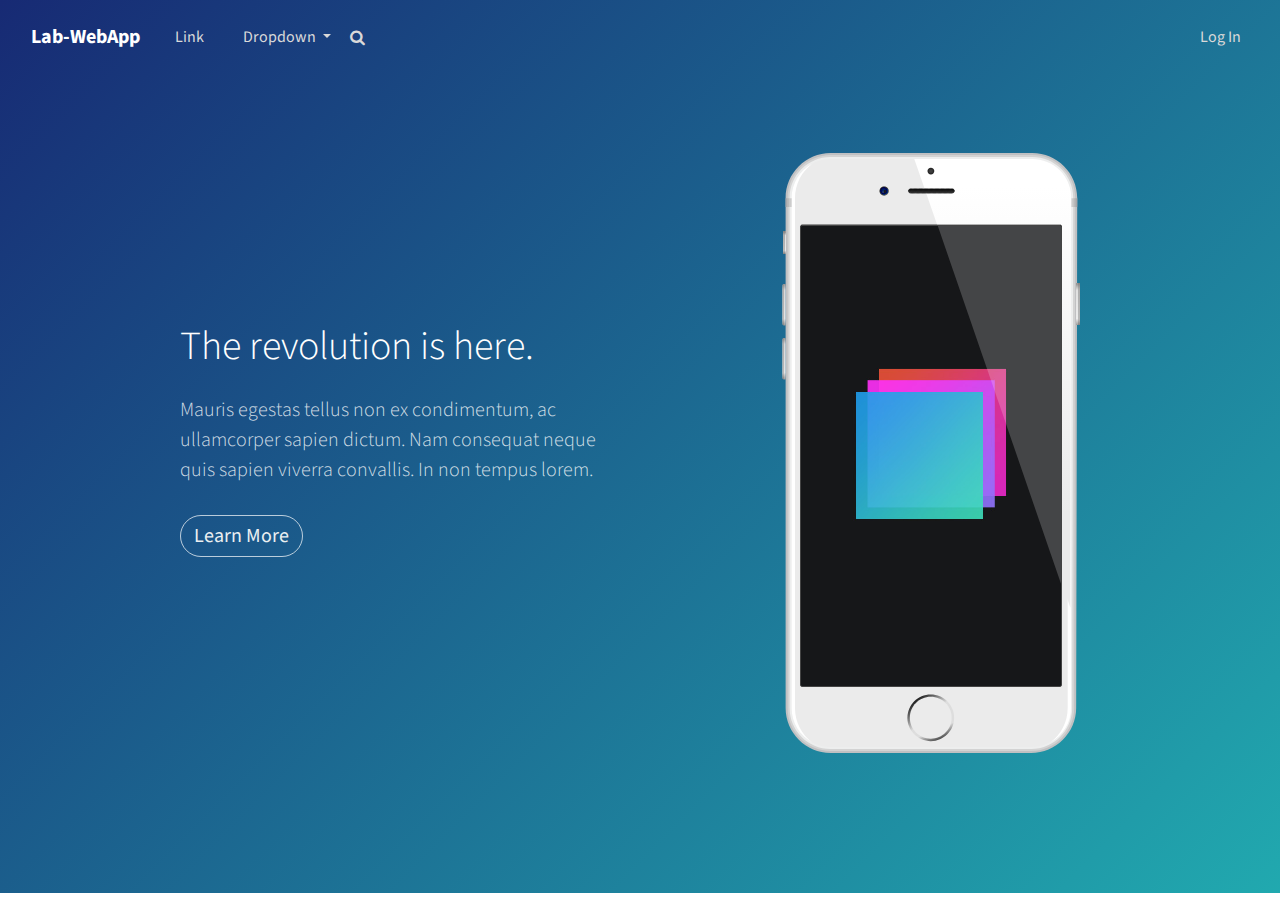
==== index.html @ dea2ad0f "initial commit" ====
<!DOCTYPE html>
<html>

<head>
    <meta charset="utf-8">
    <meta name="viewport" content="width=device-width, initial-scale=1.0, shrink-to-fit=no">
    <title>index.html</title>
    <link rel="stylesheet" href="assets/bootstrap/css/bootstrap.min.css">
    <link rel="stylesheet" href="https://fonts.googleapis.com/css?family=Source+Sans+Pro:300,400,700">
    <link rel="stylesheet" href="assets/fonts/font-awesome.min.css">
    <link rel="stylesheet" href="assets/css/Header-Blue.css">
    <link rel="stylesheet" href="assets/css/styles.css">
</head>

<body>
    <div>
        <div class="header-blue">
            <nav class="navbar navbar-light navbar-expand-md navigation-clean-search">
                <div class="container-fluid"><a class="navbar-brand" href="#">Lab-WebApp</a><button data-toggle="collapse" class="navbar-toggler" data-target="#navcol-1"><span class="sr-only">Toggle navigation</span><span class="navbar-toggler-icon"></span></button>
                    <div class="collapse navbar-collapse"
                        id="navcol-1">
                        <ul class="nav navbar-nav">
                            <li class="nav-item" role="presentation"><a class="nav-link" href="#">Link</a></li>
                            <li class="nav-item dropdown"><a class="dropdown-toggle nav-link" data-toggle="dropdown" aria-expanded="false" href="#">Dropdown </a>
                                <div class="dropdown-menu" role="menu"><a class="dropdown-item" role="presentation" href="#">First Item</a><a class="dropdown-item" role="presentation" href="#">Second Item</a><a class="dropdown-item" role="presentation" href="#">Third Item</a></div>
                            </li>
                        </ul>
                        <form class="form-inline mr-auto" target="_self">
                            <div class="form-group"><label for="search-field"><i class="fa fa-search"></i></label><input class="form-control search-field" type="search" id="search-field" name="search"></div>
                        </form><span class="navbar-text"> <a class="login" href="#">Log In</a></span></div>
                </div>
            </nav>
            <div class="container hero">
                <div class="row">
                    <div class="col-12 col-lg-6 col-xl-5 offset-xl-1">
                        <h1>The revolution is here.</h1>
                        <p>Mauris egestas tellus non ex condimentum, ac ullamcorper sapien dictum. Nam consequat neque quis sapien viverra convallis. In non tempus lorem. </p><button class="btn btn-light btn-lg action-button" type="button">Learn More</button></div>
                    <div
                        class="col-md-5 col-lg-5 offset-lg-1 offset-xl-0 d-none d-lg-block phone-holder">
                        <div class="iphone-mockup"><img class="device" src="assets/img/iphone.svg">
                            <div class="screen"></div>
                        </div>
                </div>
            </div>
        </div>
    </div>
    </div>
    <script src="assets/js/jquery.min.js"></script>
    <script src="assets/bootstrap/js/bootstrap.min.js"></script>
</body>

</html>
---- assets/css/Header-Blue.css ----
.header-blue {
  background: linear-gradient(135deg, #172a74, #21a9af);
  background-color: #184e8e;
  padding-bottom: 80px;
  font-family: 'Source Sans Pro', sans-serif;
}

@media (min-width:768px) {
  .header-blue {
    padding-bottom: 120px;
  }
}

.header-blue .navbar {
  background: transparent;
  padding-top: .75rem;
  padding-bottom: .75rem;
  color: #fff;
  border-radius: 0;
  box-shadow: none;
  border: none;
}

@media (min-width:768px) {
  .header-blue .navbar {
    padding-top: 1rem;
    padding-bottom: 1rem;
  }
}

.header-blue .navbar .navbar-brand {
  font-weight: bold;
  color: inherit;
}

.header-blue .navbar .navbar-brand:hover {
  color: #f0f0f0;
}

.header-blue .navbar .navbar-collapse {
  border-top: 1px solid rgba(255,255,255,0.3);
  margin-top: .5rem;
}

@media (min-width:768px) {
  .header-blue .navbar .navbar-collapse {
    border-color: transparent;
    margin: 0;
  }
}

.header-blue .navbar .navbar-collapse span .login {
  color: #d9d9d9;
  margin-right: .5rem;
  text-decoration: none;
}

.header-blue .navbar .navbar-collapse span .login:hover {
  color: #fff;
}

.header-blue .navbar .navbar-toggler {
  border-color: rgba(255,255,255,0.3);
}

.header-blue .navbar .navbar-toggler:hover, .header-blue .navbar-toggler:focus {
  background: none;
}

@media (min-width: 768px) {
  .header-blue .navbar-nav .nav-link {
    padding-left: .7rem;
    padding-right: .7rem;
  }
}

@media (min-width: 992px) {
  .header-blue .navbar-nav .nav-link {
    padding-left: 1.2rem;
    padding-right: 1.2rem;
  }
}

.header-blue .navbar.navbar-light .navbar-nav .nav-link {
  color: #d9d9d9;
}

.header-blue .navbar.navbar-light .navbar-nav .nav-link:focus, .header-blue .navbar.navbar-light .navbar-nav .nav-link:hover {
  color: #fcfeff !important;
  background-color: transparent;
}

.header-blue .navbar .navbar-nav > li > .dropdown-menu {
  margin-top: -5px;
  box-shadow: 0 4px 8px rgba(0,0,0,.1);
  background-color: #fff;
  border-radius: 2px;
}

.header-blue .navbar .dropdown-menu .dropdown-item:focus, .header-blue .navbar .dropdown-menu .dropdown-item {
  line-height: 2;
  color: #37434d;
}

.header-blue .navbar .dropdown-menu .dropdown-item:focus, .header-blue .navbar .dropdown-menu .dropdown-item:hover {
  background: #ebeff1;
}

.header-blue .action-button, .header-blue .action-button:not(.disabled):active {
  border: 1px solid rgba(255,255,255,0.7);
  border-radius: 40px;
  color: #ebeff1;
  box-shadow: none;
  text-shadow: none;
  padding: .3rem .8rem;
  background: transparent;
  transition: background-color 0.25s;
  outline: none;
}

.header-blue .action-button:hover {
  color: #fff;
}

.header-blue .navbar .form-inline label {
  color: #d9d9d9;
}

.header-blue .navbar .form-inline .search-field {
  display: inline-block;
  width: 80%;
  background: none;
  border: none;
  border-bottom: 1px solid transparent;
  border-radius: 0;
  color: #ccc;
  box-shadow: none;
  color: inherit;
  transition: border-bottom-color 0.3s;
}

.header-blue .navbar .form-inline .search-field:focus {
  border-bottom: 1px solid #ccc;
}

.header-blue .hero {
  margin-top: 20px;
  text-align: center;
}

@media (min-width:768px) {
  .header-blue .hero {
    margin-top: 60px;
    text-align: left;
  }
}

.header-blue .hero h1 {
  color: #fff;
  font-size: 40px;
  margin-top: 0;
  margin-bottom: 15px;
  font-weight: 300;
  line-height: 1.4;
}

@media (min-width:992px) {
  .header-blue .hero h1 {
    margin-top: 190px;
    margin-bottom: 24px;
    line-height: 1.2;
  }
}

.header-blue .hero p {
  color: rgba(255,255,255,0.8);
  font-size: 20px;
  margin-bottom: 30px;
  font-weight: 300;
}

.header-blue .phone-holder {
  text-align: right;
}

.header-blue div.iphone-mockup {
  position: relative;
  max-width: 300px;
  margin: 20px;
  display: inline-block;
}

.header-blue .iphone-mockup img.device {
  width: 100%;
  height: auto;
}

.header-blue .iphone-mockup .screen {
  position: absolute;
  width: 88%;
  height: 77%;
  top: 12%;
  border-radius: 2px;
  left: 6%;
  border: 1px solid #444;
  background-color: #aaa;
  overflow: hidden;
  background: url(../../assets/img/screen-content-iphone-6.jpg);
  background-size: cover;
  background-position: center;
}

.header-blue .iphone-mockup .screen:before {
  content: '';
  background-color: #fff;
  position: absolute;
  width: 70%;
  height: 140%;
  top: -12%;
  right: -60%;
  transform: rotate(-19deg);
  opacity: 0.2;
}
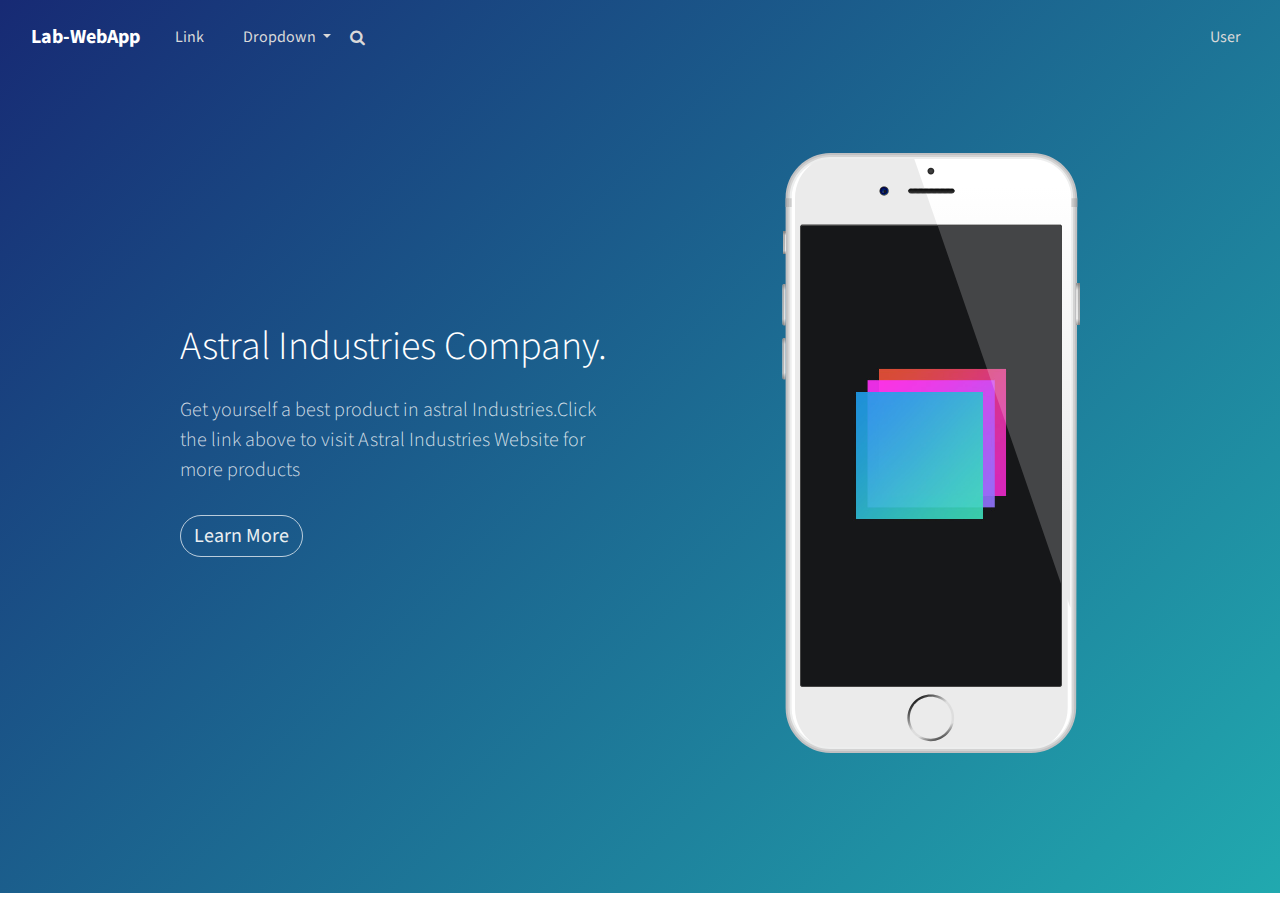
==== commit 2375e871: "added select.html, index.js, form.js and jquery.min.js" ====
--- a/index.html
+++ b/index.html
@@ -27,14 +27,16 @@
                         </ul>
                         <form class="form-inline mr-auto" target="_self">
                             <div class="form-group"><label for="search-field"><i class="fa fa-search"></i></label><input class="form-control search-field" type="search" id="search-field" name="search"></div>
-                        </form><span class="navbar-text"> <a class="login" href="#">Log In</a></span></div>
+                        </form><span class="navbar-text"> <a class="login" href="login1.html">User</a></span>
+                    </div>
                 </div>
             </nav>
             <div class="container hero">
                 <div class="row">
                     <div class="col-12 col-lg-6 col-xl-5 offset-xl-1">
-                        <h1>The revolution is here.</h1>
-                        <p>Mauris egestas tellus non ex condimentum, ac ullamcorper sapien dictum. Nam consequat neque quis sapien viverra convallis. In non tempus lorem. </p><button class="btn btn-light btn-lg action-button" type="button">Learn More</button></div>
+                        <h1>Astral Industries Company.</h1>
+                        <p>Get yourself a best product  in astral Industries.Click the link above to visit Astral Industries Website for more products </p>
+                        <button class="btn btn-light btn-lg action-button" type="button">Learn More</button></div>
                     <div
                         class="col-md-5 col-lg-5 offset-lg-1 offset-xl-0 d-none d-lg-block phone-holder">
                         <div class="iphone-mockup"><img class="device" src="assets/img/iphone.svg">
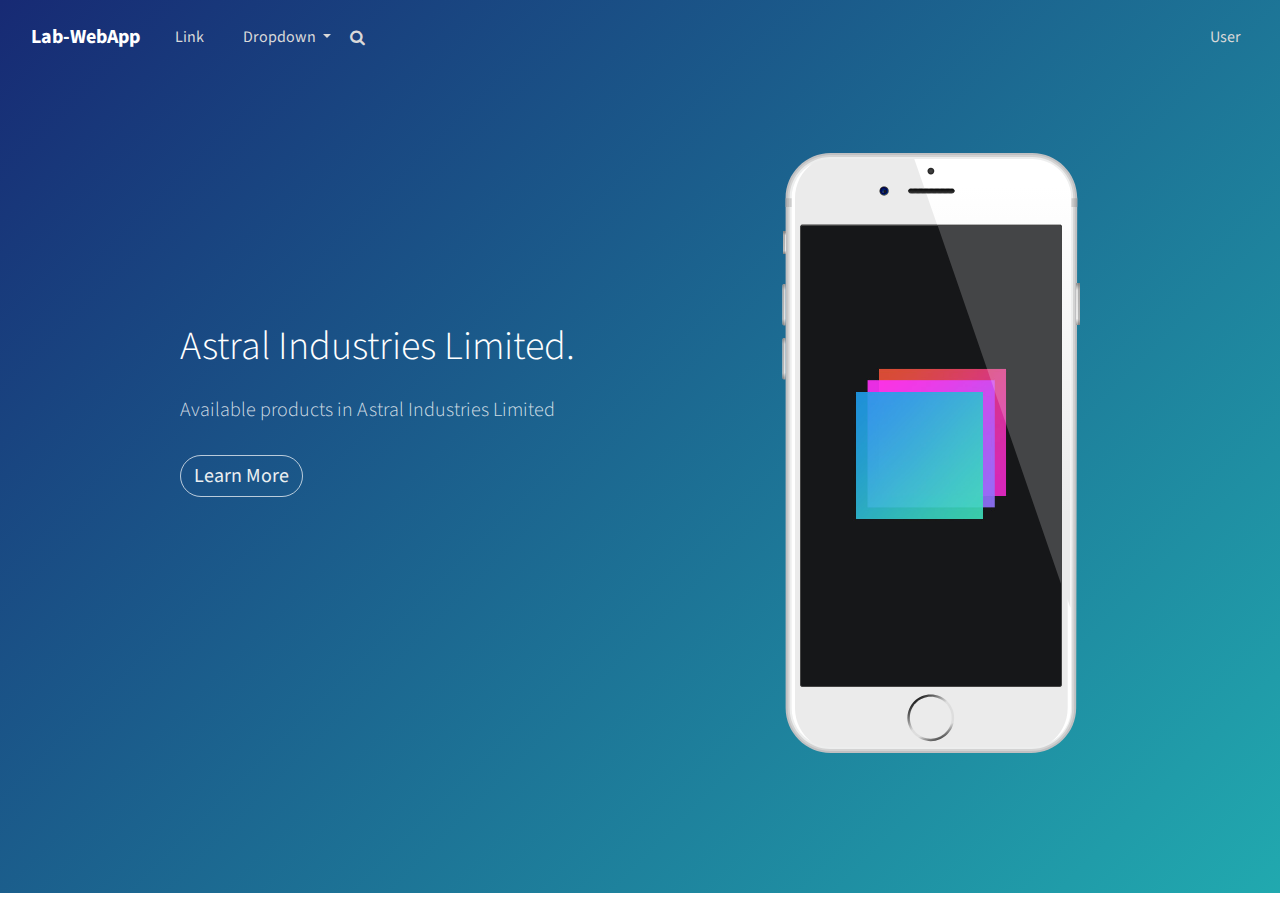
==== commit 87c5b752: "form.js working user can edit the cells and add records" ====
--- a/index.html
+++ b/index.html
@@ -10,6 +10,7 @@
     <link rel="stylesheet" href="assets/fonts/font-awesome.min.css">
     <link rel="stylesheet" href="assets/css/Header-Blue.css">
     <link rel="stylesheet" href="assets/css/styles.css">
+    
 </head>
 
 <body>
@@ -27,16 +28,14 @@
                         </ul>
                         <form class="form-inline mr-auto" target="_self">
                             <div class="form-group"><label for="search-field"><i class="fa fa-search"></i></label><input class="form-control search-field" type="search" id="search-field" name="search"></div>
-                        </form><span class="navbar-text"> <a class="login" href="login1.html">User</a></span>
-                    </div>
+                        </form><span class="navbar-text"> <a class="login" href="login.html">User</a></span></div>
                 </div>
             </nav>
             <div class="container hero">
                 <div class="row">
                     <div class="col-12 col-lg-6 col-xl-5 offset-xl-1">
-                        <h1>Astral Industries Company.</h1>
-                        <p>Get yourself a best product  in astral Industries.Click the link above to visit Astral Industries Website for more products </p>
-                        <button class="btn btn-light btn-lg action-button" type="button">Learn More</button></div>
+                        <h1>Astral Industries Limited.</h1>
+                        <p>Available products in Astral Industries Limited</p><button class="btn btn-light btn-lg action-button" type="button">Learn More</button></div>
                     <div
                         class="col-md-5 col-lg-5 offset-lg-1 offset-xl-0 d-none d-lg-block phone-holder">
                         <div class="iphone-mockup"><img class="device" src="assets/img/iphone.svg">
@@ -48,6 +47,7 @@
     </div>
     </div>
     <script src="assets/js/jquery.min.js"></script>
+    <sript src="assets/js/index.js"></sript>
     <script src="assets/bootstrap/js/bootstrap.min.js"></script>
 </body>
 
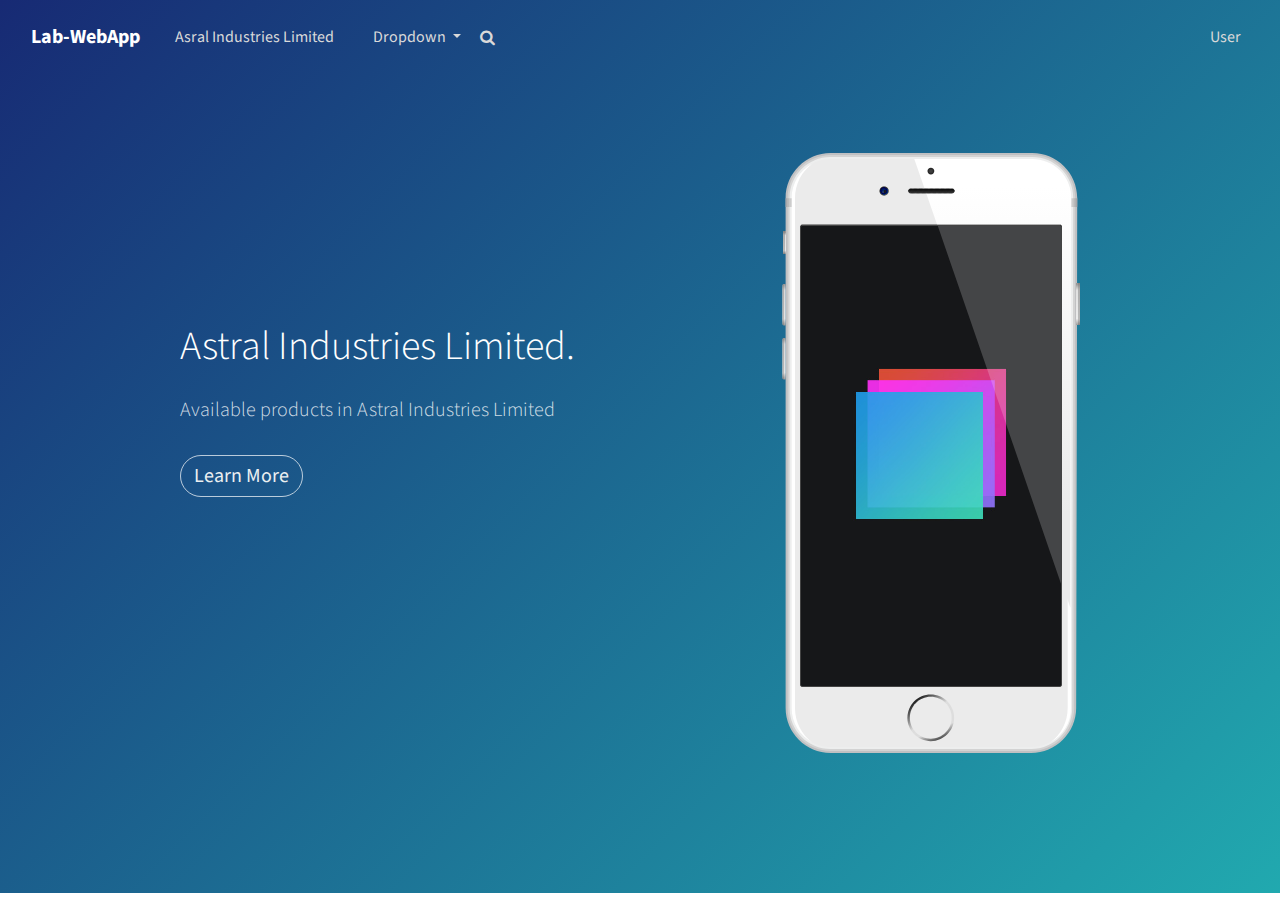
==== commit 4bf3a6c6: "added function on select.js file and index.js file" ====
--- a/index.html
+++ b/index.html
@@ -17,11 +17,11 @@
     <div>
         <div class="header-blue">
             <nav class="navbar navbar-light navbar-expand-md navigation-clean-search">
-                <div class="container-fluid"><a class="navbar-brand" href="#">Lab-WebApp</a><button data-toggle="collapse" class="navbar-toggler" data-target="#navcol-1"><span class="sr-only">Toggle navigation</span><span class="navbar-toggler-icon"></span></button>
+                <div class="container-fluid"><a class="navbar-brand" href="">Lab-WebApp</a><button data-toggle="collapse" class="navbar-toggler" data-target="#navcol-1"><span class="sr-only">Toggle navigation</span><span class="navbar-toggler-icon"></span></button>
                     <div class="collapse navbar-collapse"
                         id="navcol-1">
                         <ul class="nav navbar-nav">
-                            <li class="nav-item" role="presentation"><a class="nav-link" href="#">Link</a></li>
+                            <li class="nav-item" role="presentation"><a class="nav-link" href="https://jumbotanks.com/">Asral Industries Limited</a></li>
                             <li class="nav-item dropdown"><a class="dropdown-toggle nav-link" data-toggle="dropdown" aria-expanded="false" href="#">Dropdown </a>
                                 <div class="dropdown-menu" role="menu"><a class="dropdown-item" role="presentation" href="#">First Item</a><a class="dropdown-item" role="presentation" href="#">Second Item</a><a class="dropdown-item" role="presentation" href="#">Third Item</a></div>
                             </li>
